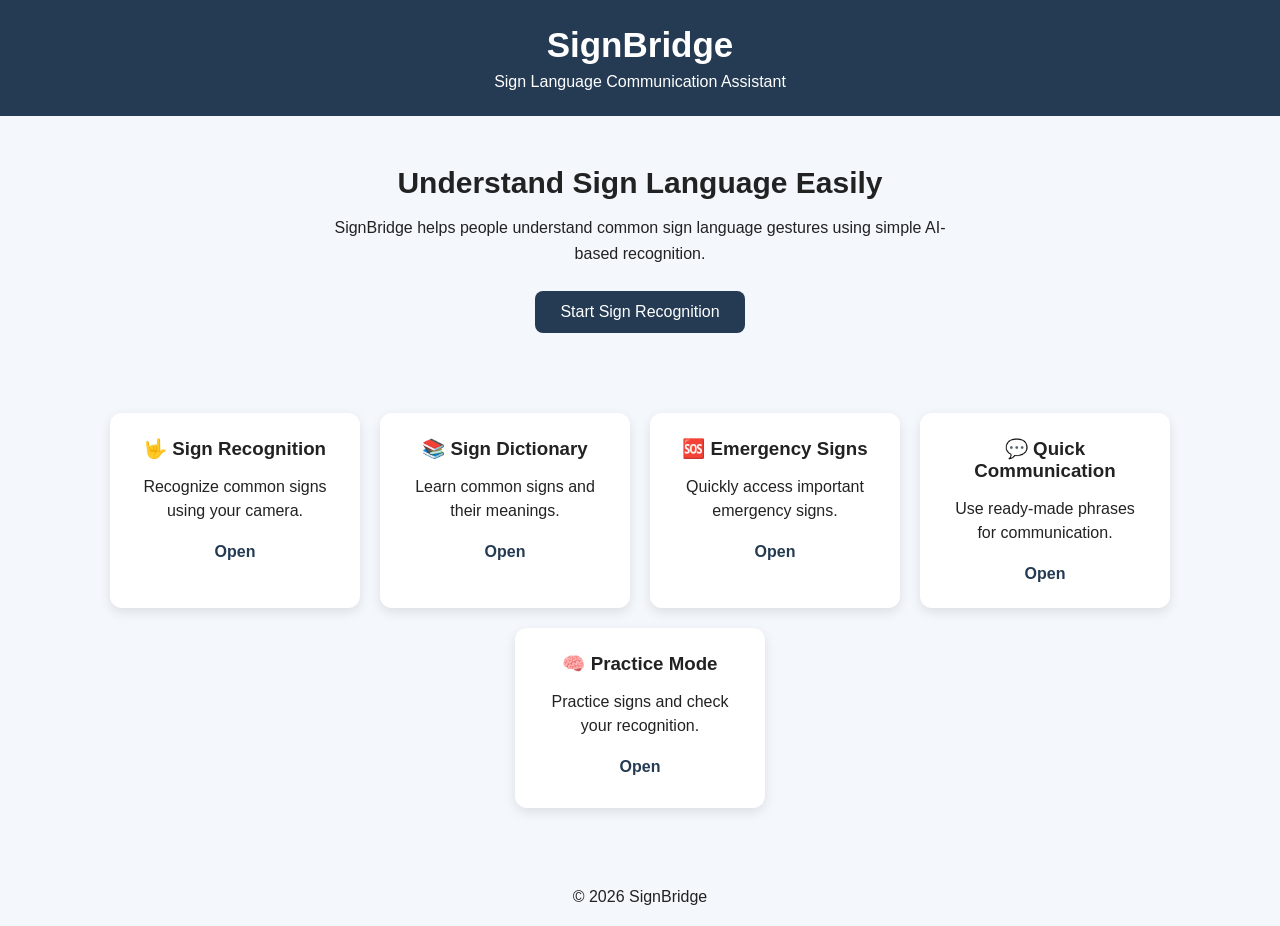
==== frontend/index.html @ fd57cd7a "Initial SignBridge project" ====
<!DOCTYPE html>
<html lang="en">
<head>
    <meta charset="UTF-8">
    <meta name="viewport" content="width=device-width, initial-scale=1.0">

    <title>SignBridge</title>

    <link rel="stylesheet" href="style.css">
</head>

<body>

    <header>
        <h1>SignBridge</h1>
        <p>Sign Language Communication Assistant</p>
    </header>

    <main>

        <section class="hero">
            <h2>Understand Sign Language Easily</h2>

            <p>
                SignBridge helps people understand common sign language
                gestures using simple AI-based recognition.
            </p>

            <a href="pages/sign-recognition.html">
                <button>Start Sign Recognition</button>
            </a>
        </section>


        <section class="features">

            <div class="card">
                <h3>🤟 Sign Recognition</h3>
                <p>Recognize common signs using your camera.</p>
                <a href="pages/sign-recognition.html">Open</a>
            </div>


            <div class="card">
                <h3>📚 Sign Dictionary</h3>
                <p>Learn common signs and their meanings.</p>
                <a href="pages/dictionary.html">Open</a>
            </div>


            <div class="card">
                <h3>🆘 Emergency Signs</h3>
                <p>Quickly access important emergency signs.</p>
                <a href="pages/emergency.html">Open</a>
            </div>


            <div class="card">
                <h3>💬 Quick Communication</h3>
                <p>Use ready-made phrases for communication.</p>
                <a href="pages/communication.html">Open</a>
            </div>


            <div class="card">
                <h3>🧠 Practice Mode</h3>
                <p>Practice signs and check your recognition.</p>
                <a href="pages/practice.html">Open</a>
            </div>

        </section>

    </main>

    <footer>
        <p>© 2026 SignBridge</p>
    </footer>

    <script src="script.js"></script>

</body>
</html>
---- frontend/style.css ----
* {
    margin: 0;
    padding: 0;
    box-sizing: border-box;
}

body {
    font-family: Arial, sans-serif;
    background: #f4f7fb;
    color: #222;
}

header {
    background: #243b53;
    color: white;
    text-align: center;
    padding: 25px;
}

header h1 {
    font-size: 35px;
    margin-bottom: 8px;
}

.hero {
    text-align: center;
    padding: 50px 20px;
}

.hero h2 {
    font-size: 30px;
    margin-bottom: 15px;
}

.hero p {
    max-width: 650px;
    margin: auto;
    line-height: 1.6;
}

button {
    margin-top: 25px;
    padding: 12px 25px;
    border: none;
    border-radius: 8px;
    background: #243b53;
    color: white;
    font-size: 16px;
    cursor: pointer;
}

.features {
    display: flex;
    justify-content: center;
    flex-wrap: wrap;
    gap: 20px;
    padding: 30px;
}

.card {
    width: 250px;
    min-height: 180px;
    background: white;
    padding: 25px;
    border-radius: 12px;
    text-align: center;
    box-shadow: 0 4px 12px rgba(0,0,0,0.1);
}

.card h3 {
    margin-bottom: 15px;
}

.card p {
    margin-bottom: 20px;
    line-height: 1.5;
}

.card a {
    text-decoration: none;
    color: #243b53;
    font-weight: bold;
}

footer {
    text-align: center;
    padding: 20px;
    margin-top: 30px;
}
/* ================================
   SIGN DICTIONARY
================================ */

.dictionary-container {
    max-width: 1100px;
    margin: 40px auto;
    padding: 20px;
}

.dictionary-header {
    text-align: center;
    margin-bottom: 30px;
}

.dictionary-header h2 {
    font-size: 32px;
    margin-bottom: 10px;
}

.dictionary-header p {
    font-size: 17px;
}

.search-box {
    width: 100%;
    max-width: 500px;
    display: block;
    margin: 20px auto;
    padding: 14px 18px;
    border: 1px solid #ccc;
    border-radius: 12px;
    font-size: 16px;
    box-sizing: border-box;
}

.category-buttons {
    display: flex;
    justify-content: center;
    flex-wrap: wrap;
    gap: 10px;
    margin: 20px 0 35px;
}

.category-buttons button {
    padding: 10px 18px;
    border: none;
    border-radius: 20px;
    cursor: pointer;
}

.dictionary-grid {
    display: grid;
    grid-template-columns: repeat(auto-fit, minmax(220px, 1fr));
    gap: 22px;
}

.sign-card {
    background: white;
    border-radius: 16px;
    padding: 22px;
    text-align: center;
    box-shadow: 0 4px 15px rgba(0, 0, 0, 0.08);
    transition: transform 0.2s ease;
}

.sign-card:hover {
    transform: translateY(-5px);
}

.sign-image {
    width: 120px;
    height: 120px;
    margin: 0 auto 15px;
    border-radius: 12px;
    display: flex;
    align-items: center;
    justify-content: center;
    font-size: 45px;
    background: #f1f1f1;
}

.sign-card h3 {
    margin: 10px 0 5px;
}

.sign-card .marathi {
    font-size: 18px;
    margin-bottom: 15px;
}

.practice-btn {
    display: inline-block;
    padding: 10px 18px;
    text-decoration: none;
    border-radius: 10px;
}
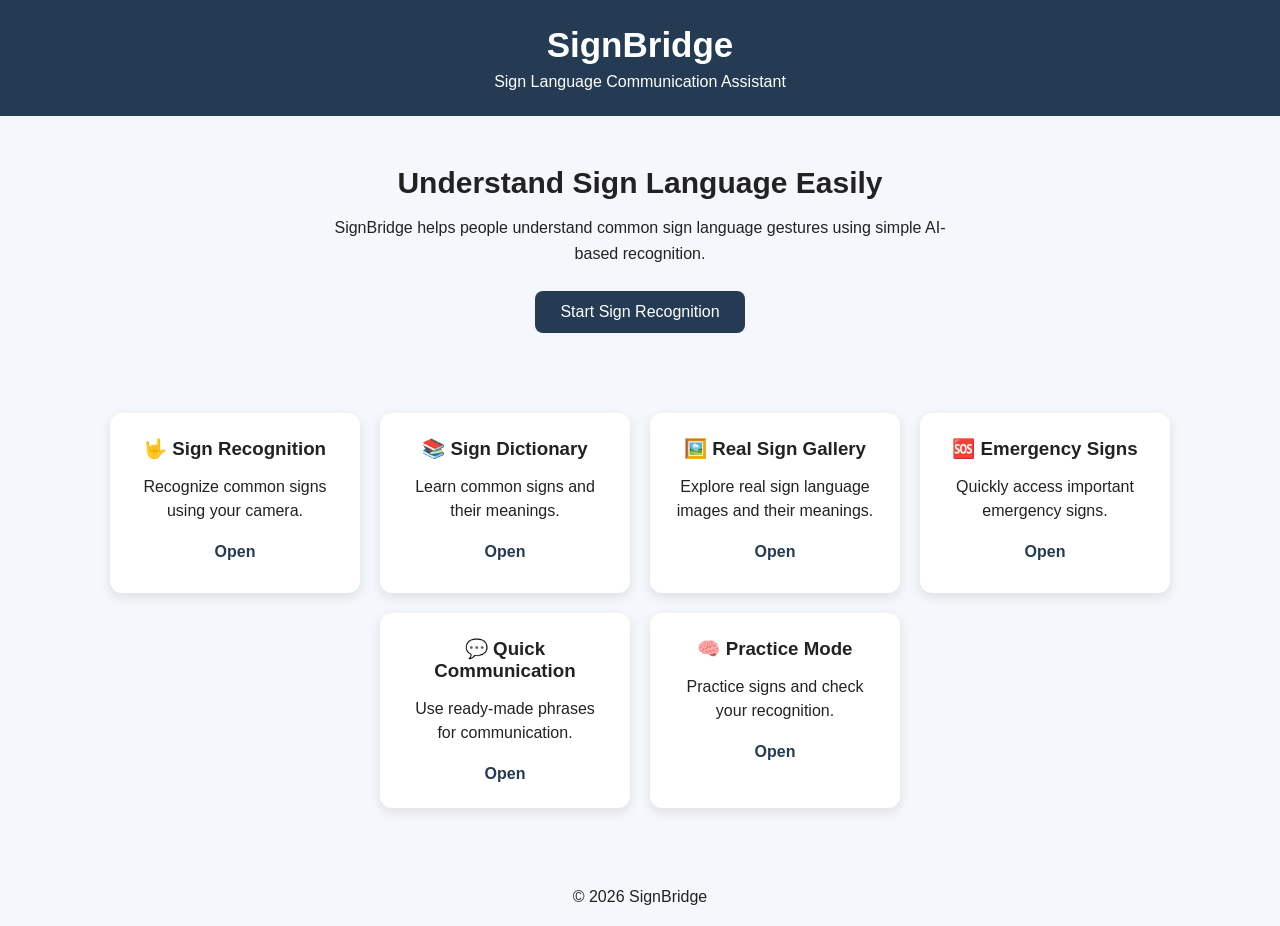
==== commit 4fc388ac: "Add real sign gallery with search" ====
--- a/frontend/index.html
+++ b/frontend/index.html
@@ -46,7 +46,12 @@
                 <p>Learn common signs and their meanings.</p>
                 <a href="pages/dictionary.html">Open</a>
             </div>
-
+            
+            <div class="card"> 
+                <h3>🖼️ Real Sign Gallery</h3> 
+                <p>Explore real sign language images and their meanings.</p> 
+                <a href="pages/sign-gallery.html">Open</a> 
+            </div>
 
             <div class="card">
                 <h3>🆘 Emergency Signs</h3>
--- a/frontend/style.css
+++ b/frontend/style.css
@@ -183,4 +183,65 @@
     padding: 10px 18px;
     text-decoration: none;
     border-radius: 10px;
+}
+/* =========================
+   REAL SIGN GALLERY
+   ========================= */
+
+.gallery-container {
+    max-width: 1200px;
+    margin: 40px auto;
+    padding: 20px;
+}
+
+.gallery-header {
+    text-align: center;
+    margin-bottom: 30px;
+}
+
+.gallery-header h2 {
+    font-size: 30px;
+    margin-bottom: 10px;
+}
+
+.gallery-header p {
+    font-size: 16px;
+    opacity: 0.8;
+}
+
+.real-sign-grid {
+    display: grid;
+    grid-template-columns: repeat(auto-fit, minmax(220px, 1fr));
+    gap: 25px;
+}
+
+.real-sign-card {
+    background: white;
+    border-radius: 15px;
+    padding: 18px;
+    text-align: center;
+    box-shadow: 0 4px 15px rgba(0, 0, 0, 0.1);
+    transition: transform 0.2s ease;
+}
+
+.real-sign-card:hover {
+    transform: translateY(-5px);
+}
+
+.real-sign-card img {
+    width: 100%;
+    height: 200px;
+    object-fit: contain;
+    border-radius: 10px;
+    margin-bottom: 12px;
+}
+
+.real-sign-card h3 {
+    margin: 8px 0 5px;
+    font-size: 20px;
+}
+
+.real-sign-card .marathi {
+    margin: 0;
+    font-size: 17px;
 }
